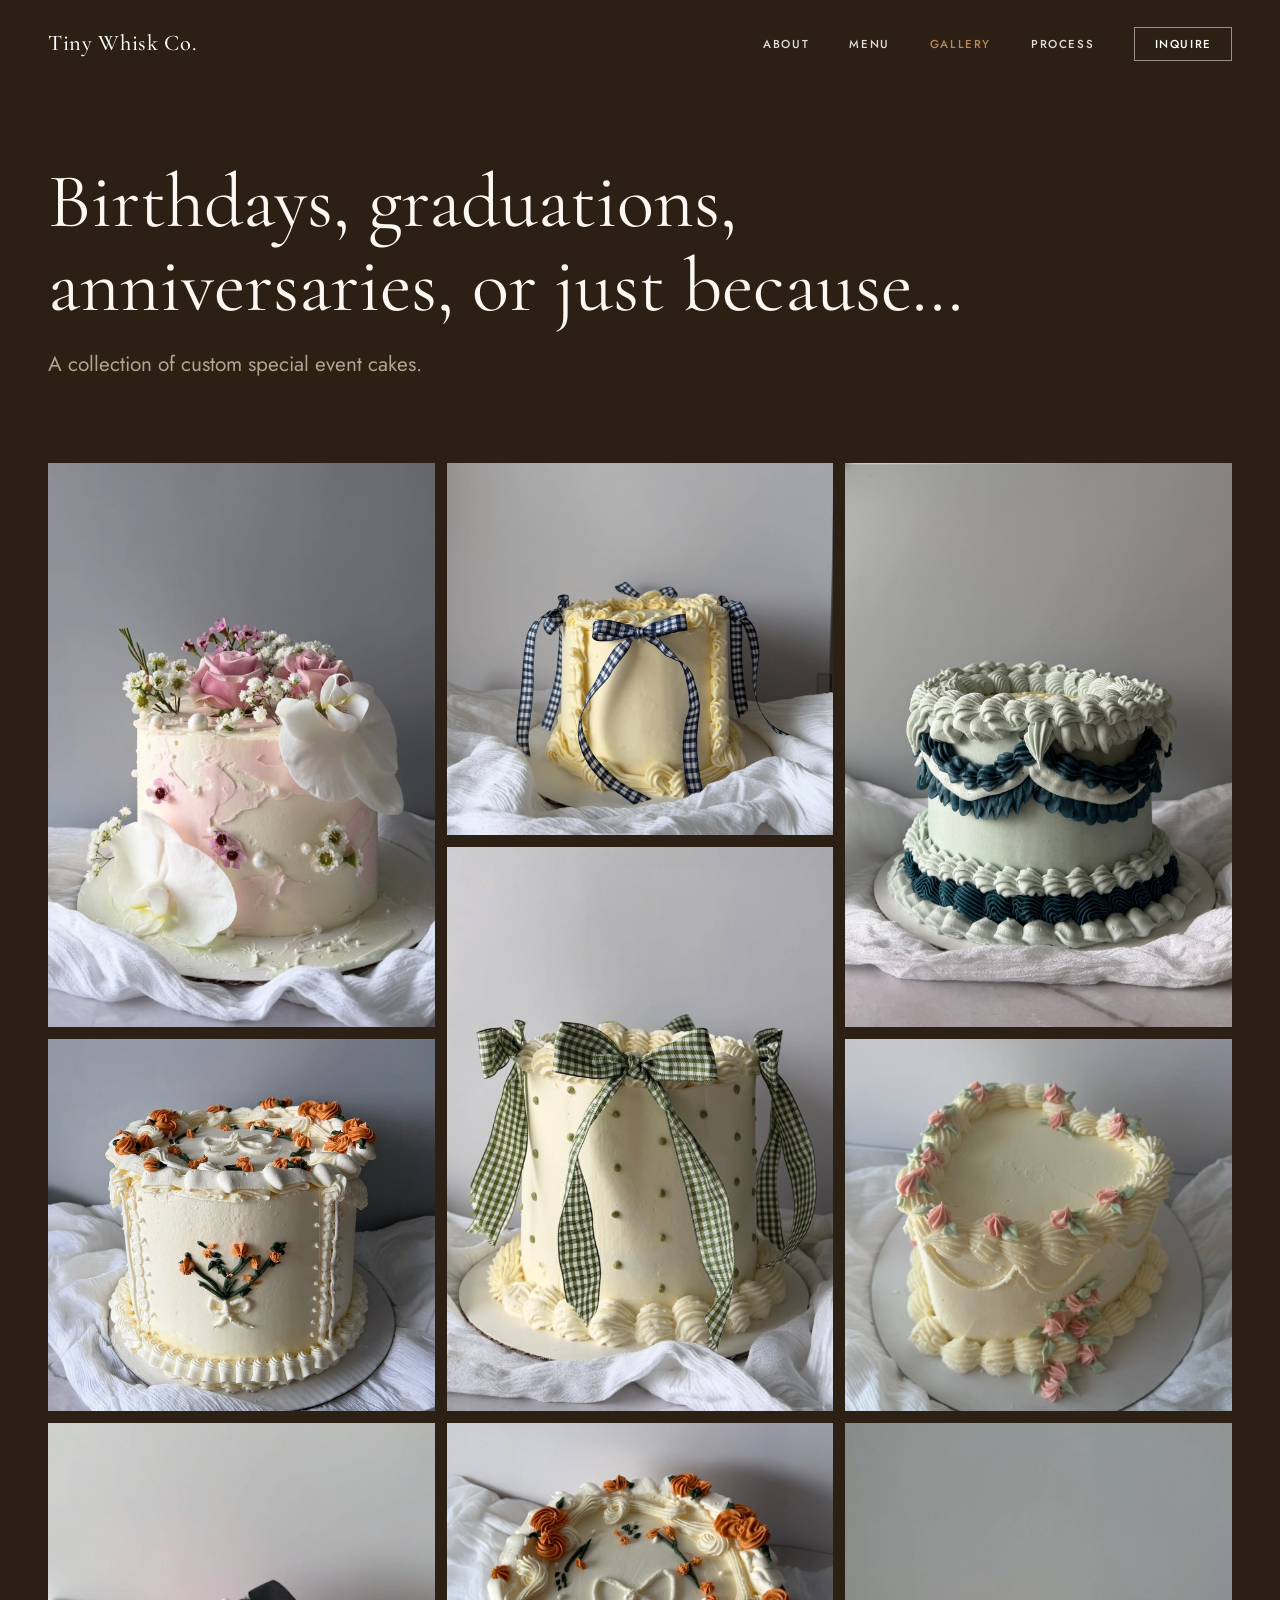
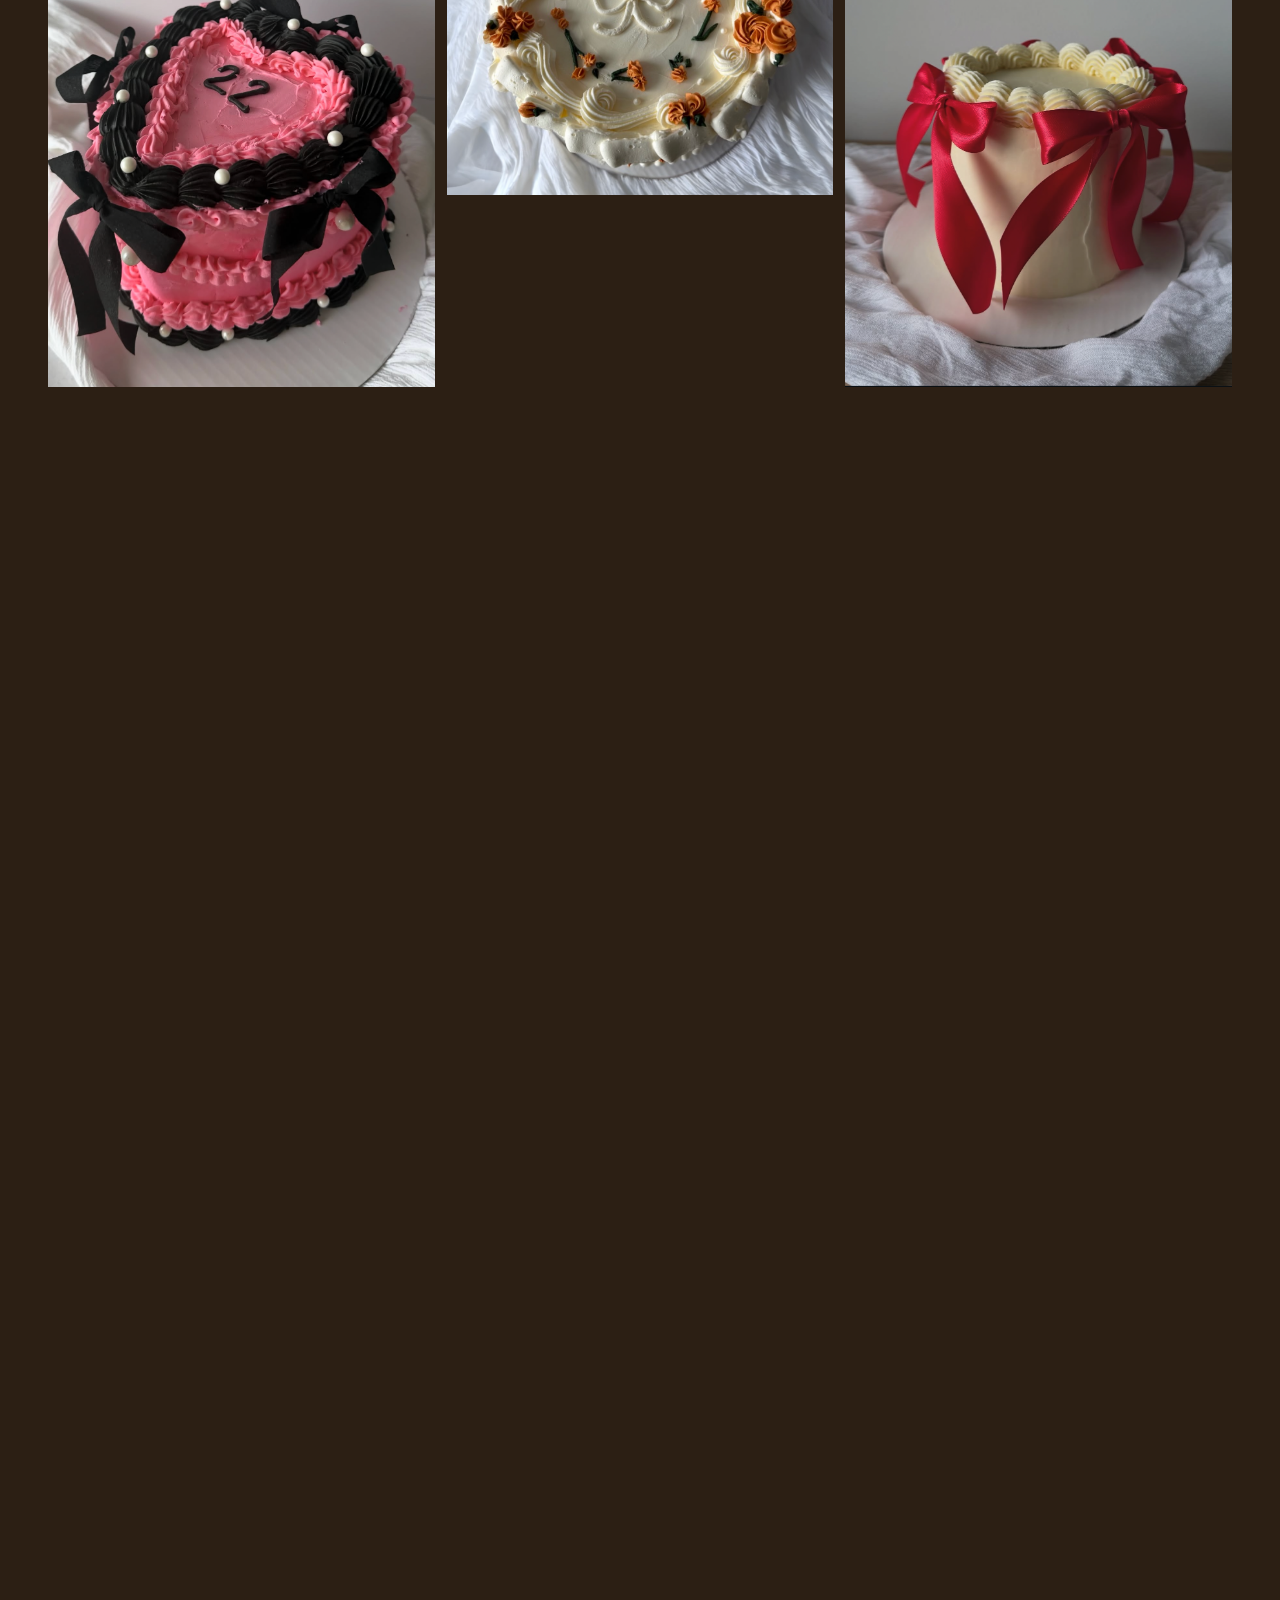
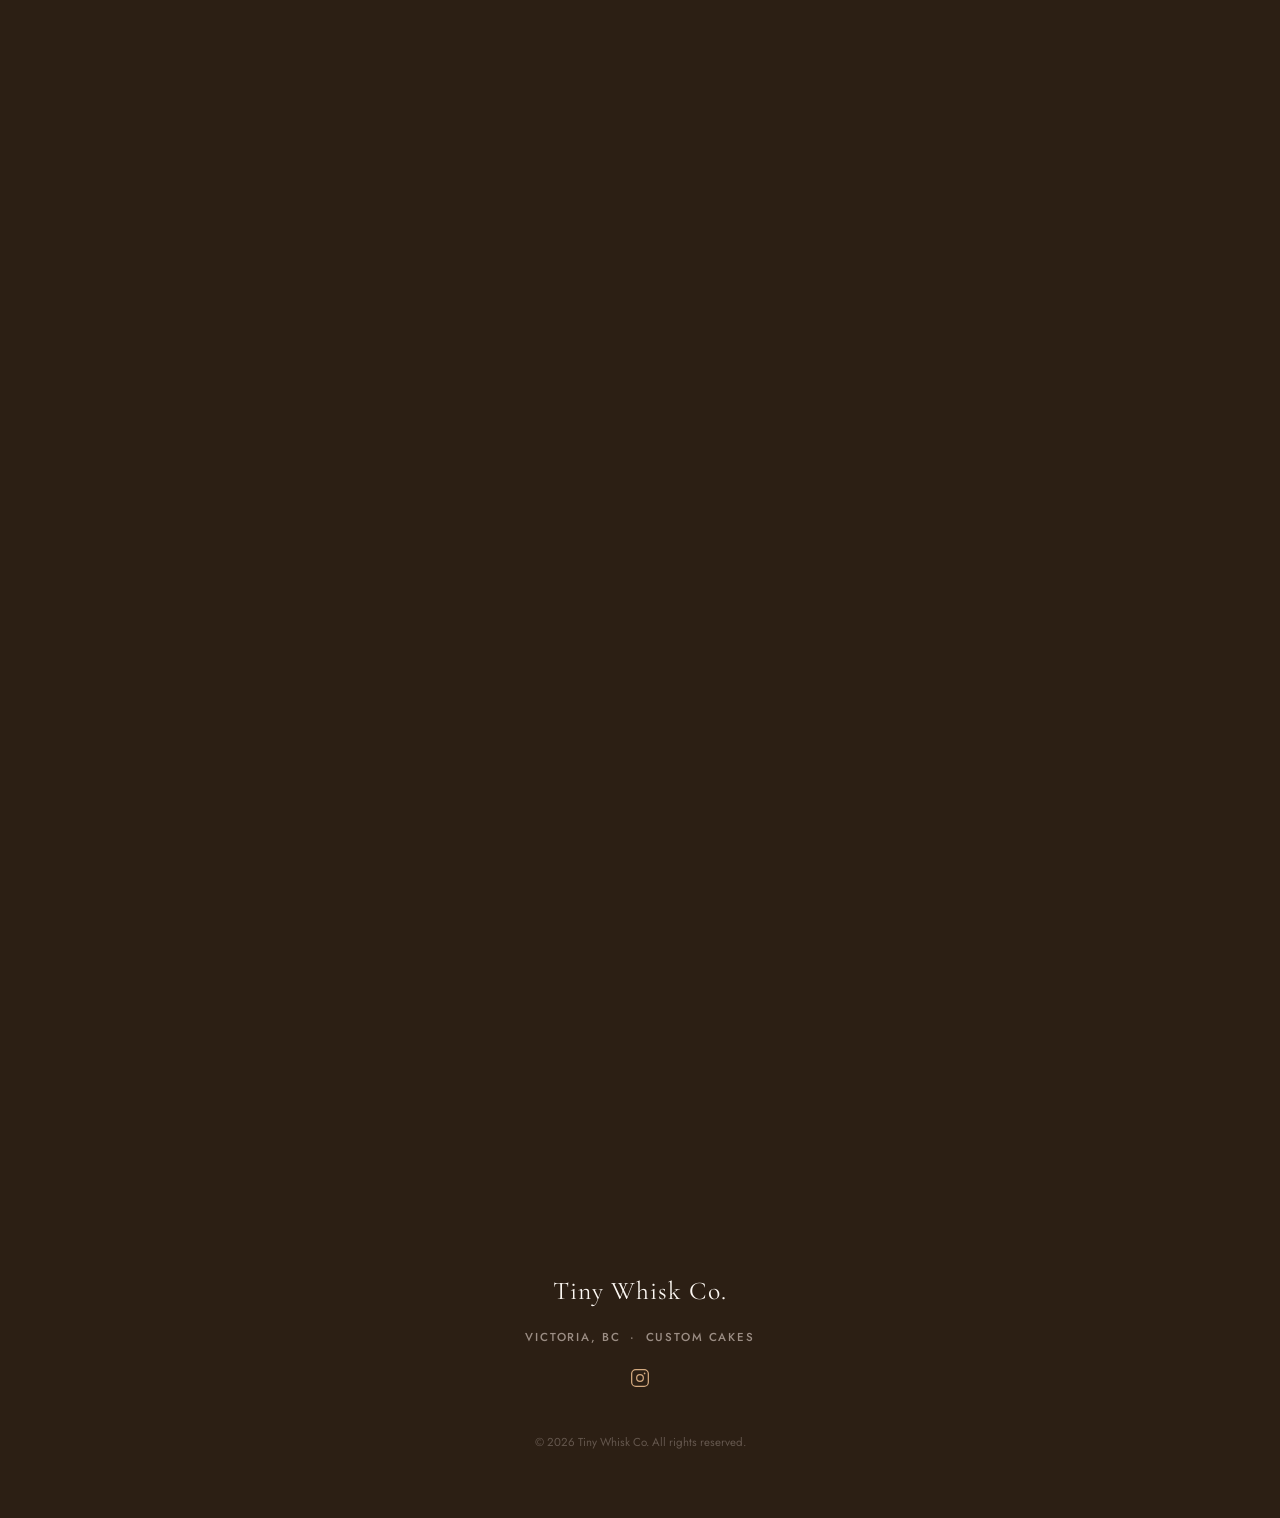
==== gallery.html @ 9efd9471 "Add gallery, menu pages and update content with real cake photos - Created separate gallery.html and" ====
<!DOCTYPE html>
<html lang="en">
<head>
  <meta charset="UTF-8" />
  <meta name="viewport" content="width=device-width, initial-scale=1.0" />
  <title>Gallery — Tiny Whisk Co.</title>
  <link rel="preconnect" href="https://fonts.googleapis.com" />
  <link rel="preconnect" href="https://fonts.gstatic.com" crossorigin />
  <link href="https://fonts.googleapis.com/css2?family=Cormorant+Garamond:ital,wght@0,300;0,400;0,500;0,600;1,300;1,400;1,500;1,600&family=Jost:wght@300;400;500;600&display=swap" rel="stylesheet" />
  <link rel="stylesheet" href="styles.css" />
</head>
<body>

  <!-- NAV -->
  <nav id="nav" class="scrolled">
    <div class="nav-inner">
      <a href="index.html" class="nav-logo">Tiny Whisk Co.</a>
      <ul class="nav-links">
        <li><a href="index.html#about">About</a></li>
        <li><a href="menu.html">Menu</a></li>
        <li><a href="gallery.html" class="nav-active">Gallery</a></li>
        <li><a href="index.html#process">Process</a></li>
        <li><a href="index.html#inquire" class="nav-cta">Inquire</a></li>
      </ul>
      <button class="nav-hamburger" aria-label="Open menu">
        <span></span><span></span><span></span>
      </button>
    </div>
    <div class="nav-mobile">
      <ul>
        <li><a href="index.html#about">About</a></li>
        <li><a href="menu.html">Menu</a></li>
        <li><a href="gallery.html">Gallery</a></li>
        <li><a href="index.html#process">Process</a></li>
        <li><a href="index.html#inquire">Inquire</a></li>
      </ul>
    </div>
  </nav>

  <!-- GALLERY HERO -->
  <section class="menu-hero">
    <div class="menu-hero-content">
      <h1>Birthdays, graduations,<br />anniversaries, or just because…</h1>
      <p>A collection of custom special event cakes.</p>
    </div>
  </section>

  <!-- FULL GALLERY -->
  <section id="gallery" style="padding: 2rem 3rem 7rem; background: var(--bark);">
    <div class="gallery-grid">
      <div class="gallery-item tall">
        <img src="images/cake1.png" alt="Custom cake by Tiny Whisk Co." />
      </div>
      <div class="gallery-item">
        <img src="images/cake11.png" alt="Custom cake by Tiny Whisk Co." />
      </div>
      <div class="gallery-item tall">
        <img src="images/cake16.jpg" alt="Custom cake by Tiny Whisk Co." />
      </div>
      <div class="gallery-item tall">
        <img src="images/cake-about.jpg" alt="Custom cake by Tiny Whisk Co." />
      </div>
      <div class="gallery-item">
        <img src="images/cake17.png" alt="Custom cake by Tiny Whisk Co." style="object-position: center 70%;" />
      </div>
      <div class="gallery-item">
        <img src="images/cake12.png" alt="Custom cake by Tiny Whisk Co." style="object-position: center 85%;" />
      </div>
      <div class="gallery-item tall">
        <img src="images/cake18.png" alt="Custom cake by Tiny Whisk Co." />
      </div>
      <div class="gallery-item">
        <img src="images/cake15.png" alt="Custom cake by Tiny Whisk Co." style="object-position: center 75%;" />
      </div>
      <div class="gallery-item tall">
        <img src="images/cake10.png" alt="Custom cake by Tiny Whisk Co." />
      </div>
      <div class="gallery-item tall">
        <img src="images/cake13.png" alt="Custom cake by Tiny Whisk Co." />
      </div>
      <div class="gallery-item">
        <img src="images/cake20.png" alt="Custom cake by Tiny Whisk Co." />
      </div>
      <div class="gallery-item">
        <img src="images/cake19.png" alt="Custom cake by Tiny Whisk Co." style="object-position: center 80%;" />
      </div>
      <div class="gallery-item tall">
        <img src="images/cake22.png" alt="Custom cake by Tiny Whisk Co." />
      </div>
      <div class="gallery-item">
        <img src="images/cake23.png" alt="Custom cake by Tiny Whisk Co." />
      </div>
      <div class="gallery-item tall">
        <img src="images/cake28.png" alt="Custom cake by Tiny Whisk Co." />
      </div>
      <div class="gallery-item tall">
        <img src="images/cake25.png" alt="Custom cake by Tiny Whisk Co." />
      </div>
      <div class="gallery-item">
        <img src="images/cake26.png" alt="Custom cake by Tiny Whisk Co." style="object-position: center top;" />
      </div>
      <div class="gallery-item">
        <img src="images/cake33.png" alt="Custom cake by Tiny Whisk Co." />
      </div>
      <div class="gallery-item tall">
        <img src="images/cake24.png" alt="Custom cake by Tiny Whisk Co." />
      </div>
      <div class="gallery-item">
        <img src="images/cake29.png" alt="Custom cake by Tiny Whisk Co." />
      </div>
      <div class="gallery-item tall">
        <img src="images/cake30.png" alt="Custom cake by Tiny Whisk Co." />
      </div>
      <div class="gallery-item tall">
        <img src="images/cake31.png" alt="Custom cake by Tiny Whisk Co." />
      </div>
      <div class="gallery-item">
        <img src="images/cake32.png" alt="Custom cake by Tiny Whisk Co." />
      </div>
      <div class="gallery-item">
        <img src="images/cake27.png" alt="Custom cake by Tiny Whisk Co." />
      </div>
    </div>

    <!-- Lightbox -->
    <div id="lightbox" hidden>
      <button class="lb-close" aria-label="Close">&times;</button>
      <button class="lb-prev" aria-label="Previous">&#8592;</button>
      <button class="lb-next" aria-label="Next">&#8594;</button>
      <div class="lb-img-wrap">
        <img id="lb-img" src="" alt="" />
      </div>
    </div>
  </section>

  <!-- FOOTER -->
  <footer>
    <div class="footer-inner">
      <p class="footer-logo">Tiny Whisk Co.</p>
      <p class="footer-location">Victoria, BC &nbsp;·&nbsp; Custom Cakes</p>
      <a href="https://www.instagram.com/tinywhiskco" target="_blank" rel="noopener" class="footer-ig" aria-label="Instagram">
        <svg width="20" height="20" viewBox="0 0 24 24" fill="none" stroke="currentColor" stroke-width="1.5"><rect x="2" y="2" width="20" height="20" rx="5"/><circle cx="12" cy="12" r="4"/><circle cx="17.5" cy="6.5" r="1" fill="currentColor" stroke="none"/></svg>
      </a>
      <p class="footer-copy">&copy; 2026 Tiny Whisk Co. All rights reserved.</p>
    </div>
  </footer>

  <script src="script.js"></script>
</body>
</html>
---- styles.css ----
/* =========================================
   TINY WHISK CO. — styles.css
   ========================================= */

/* --- Reset & Base --- */
*, *::before, *::after { box-sizing: border-box; margin: 0; padding: 0; }

:root {
  --cream:      #FDF8F3;
  --cream-deep: #F5EDE2;
  --blush:      #E8D0C0;
  --gold:       #B8895A;
  --gold-light: #D4AA80;
  --bark:       #2C1F14;
  --text:       #1A1310;
  --text-mid:   #5C4E43;
  --text-light: #9C8E85;
  --white:      #FFFFFF;

  --font-serif: 'Cormorant Garamond', Georgia, serif;
  --font-sans:  'Jost', system-ui, sans-serif;

  --ease:       cubic-bezier(0.25, 0.1, 0.25, 1);
  --ease-out:   cubic-bezier(0.0, 0.0, 0.2, 1);
}

html { scroll-behavior: smooth; }


body {
  font-family: var(--font-sans);
  background: var(--cream);
  color: var(--text);
  font-size: 16px;
  line-height: 1.7;
  overflow-x: hidden;
  -webkit-font-smoothing: antialiased;
}

img { display: block; width: 100%; height: 100%; object-fit: cover; }

a { text-decoration: none; color: inherit; }

/* --- Typography helpers --- */
.label {
  display: block;
  font-family: var(--font-sans);
  font-size: 0.7rem;
  font-weight: 500;
  letter-spacing: 0.18em;
  text-transform: uppercase;
  color: var(--gold);
  margin-bottom: 1rem;
}
.label--light { color: var(--gold-light); }

h2 {
  font-family: var(--font-serif);
  font-size: clamp(2.2rem, 5vw, 3.8rem);
  font-weight: 400;
  line-height: 1.1;
  color: var(--text);
}
h2 em { font-style: italic; }

h3 {
  font-family: var(--font-serif);
  font-size: 1.5rem;
  font-weight: 400;
}

p {
  font-size: 0.95rem;
  color: var(--text-mid);
  line-height: 1.85;
}

/* --- Buttons --- */
.btn {
  display: inline-block;
  font-family: var(--font-sans);
  font-size: 0.72rem;
  font-weight: 500;
  letter-spacing: 0.15em;
  text-transform: uppercase;
  padding: 0.95rem 2.5rem;
  border: 1px solid transparent;
  transition: all 0.3s var(--ease);
  cursor: pointer;
}

.btn-light {
  background: rgba(255,255,255,0.12);
  border-color: rgba(255,255,255,0.6);
  color: var(--white);
  backdrop-filter: blur(6px);
}
.btn-light:hover {
  background: var(--white);
  color: var(--text);
  border-color: var(--white);
}

.btn-outline {
  background: transparent;
  border-color: var(--gold);
  color: var(--gold);
}
.btn-outline:hover {
  background: var(--gold);
  color: var(--white);
}

.btn-dark {
  background: var(--bark);
  border-color: var(--bark);
  color: var(--white);
}
.btn-dark:hover {
  background: var(--text);
  border-color: var(--text);
}

.btn-full { width: 100%; text-align: center; }

/* =========================================
   NAV
   ========================================= */
#nav {
  position: fixed;
  top: 0; left: 0; right: 0;
  z-index: 100;
  transition: background 0.4s var(--ease), box-shadow 0.4s var(--ease);
}
#nav.scrolled {
  background: rgba(253, 248, 243, 0.96);
  backdrop-filter: blur(12px);
  box-shadow: 0 1px 0 rgba(0,0,0,0.06);
}

.nav-inner {
  max-width: 1280px;
  margin: 0 auto;
  padding: 1.5rem 3rem;
  display: flex;
  align-items: center;
  justify-content: space-between;
}

.nav-logo {
  font-family: var(--font-serif);
  font-size: 1.4rem;
  font-weight: 500;
  color: var(--white);
  letter-spacing: 0.03em;
  transition: color 0.3s;
}
#nav.scrolled .nav-logo { color: var(--text); }

.nav-links {
  display: flex;
  list-style: none;
  gap: 2.5rem;
  align-items: center;
}
.nav-links a {
  font-size: 0.72rem;
  font-weight: 500;
  letter-spacing: 0.14em;
  text-transform: uppercase;
  color: rgba(255,255,255,0.85);
  transition: color 0.2s;
}
.nav-links a:hover { color: var(--white); }
#nav.scrolled .nav-links a { color: var(--text-mid); }
#nav.scrolled .nav-links a:hover { color: var(--text); }

.nav-cta {
  border: 1px solid rgba(255,255,255,0.5) !important;
  padding: 0.5rem 1.2rem;
  color: var(--white) !important;
  transition: background 0.2s, color 0.2s !important;
}
.nav-cta:hover { background: var(--white); color: var(--text) !important; }
#nav.scrolled .nav-cta {
  border-color: var(--gold) !important;
  color: var(--gold) !important;
}
#nav.scrolled .nav-cta:hover {
  background: var(--gold);
  color: var(--white) !important;
}

/* hamburger — hidden on desktop */
.nav-hamburger {
  display: none;
  flex-direction: column;
  gap: 5px;
  background: none;
  border: none;
  cursor: pointer;
  padding: 4px;
}
.nav-hamburger span {
  display: block;
  width: 24px;
  height: 1.5px;
  background: var(--white);
  transition: background 0.3s;
}
#nav.scrolled .nav-hamburger span { background: var(--text); }

/* mobile menu */
.nav-mobile {
  display: none;
  background: var(--cream);
  padding: 1.5rem 2rem 2rem;
  box-shadow: 0 8px 24px rgba(0,0,0,0.08);
}
.nav-mobile ul { list-style: none; }
.nav-mobile ul li { border-bottom: 1px solid var(--cream-deep); }
.nav-mobile ul li a {
  display: block;
  padding: 1rem 0;
  font-size: 0.78rem;
  font-weight: 500;
  letter-spacing: 0.14em;
  text-transform: uppercase;
  color: var(--text-mid);
}
.nav-mobile.open { display: block; }

/* =========================================
   HERO
   ========================================= */
#hero {
  position: relative;
  height: 100vh;
  min-height: 600px;
  display: flex;
  align-items: center;
  justify-content: center;
}

.hero-media {
  position: absolute;
  inset: 0;
  overflow: hidden;
}

.hero-img {
  width: 100%;
  height: 100%;
  object-fit: cover;
  object-position: center center;
}
.hero-overlay {
  position: absolute;
  inset: 0;
  z-index: 2;
  background: linear-gradient(
    to bottom,
    rgba(18,10,5,0.5) 0%,
    rgba(18,10,5,0.4) 50%,
    rgba(18,10,5,0.65) 100%
  );
}

.hero-content {
  position: relative;
  z-index: 3;
  text-align: center;
  padding: 2rem;
  max-width: 700px;
  animation: fadeUp 1.2s var(--ease-out) both;
}
.hero-eyebrow {
  font-size: 0.7rem;
  font-weight: 500;
  letter-spacing: 0.2em;
  text-transform: uppercase;
  color: var(--white);
  margin-bottom: 1.5rem;
}
.hero-title {
  font-family: var(--font-serif);
  font-size: clamp(3.5rem, 9vw, 7rem);
  font-weight: 400;
  line-height: 1.0;
  color: var(--white);
  margin-bottom: 1.5rem;
  letter-spacing: -0.01em;
  text-shadow: 0 2px 24px rgba(0,0,0,0.5);
}
.hero-title em { font-style: italic; }
.hero-sub {
  font-size: 1rem;
  color: rgba(255,255,255,0.92);
  margin-bottom: 2.5rem;
  font-weight: 300;
  text-shadow: 0 1px 12px rgba(0,0,0,0.5);
}
.hero-scroll {
  position: absolute;
  bottom: 2.5rem;
  left: 50%;
  transform: translateX(-50%);
  z-index: 3;
  display: flex;
  align-items: center;
  justify-content: center;
}
.scroll-line {
  display: block;
  width: 1px;
  height: 60px;
  background: rgba(255,255,255,0.5);
  animation: scrollPulse 2s ease-in-out infinite;
}

/* =========================================
   ABOUT
   ========================================= */
#about {
  padding: 7rem 3rem;
  background: var(--cream);
}
.about-inner {
  max-width: 1100px;
  margin: 0 auto;
  display: grid;
  grid-template-columns: 1fr 1fr;
  gap: 6rem;
  align-items: center;
}
.about-image-wrap {
  position: relative;
  aspect-ratio: 3 / 4;
  overflow: hidden;
}
.about-image-wrap img {
  transition: transform 0.8s var(--ease);
}
.about-image-wrap:hover img { transform: scale(1.04); }

.about-image-wrap::before {
  content: '';
  position: absolute;
  inset: -16px -16px 16px 16px;
  border: 1px solid var(--blush);
  z-index: -1;
}

.about-text h2 { margin-bottom: 1.5rem; }
.about-text p { margin-bottom: 1.2rem; }
.about-text .btn { margin-top: 1rem; }

/* =========================================
   MENU PAGE HERO
   ========================================= */
.menu-hero {
  background: var(--bark);
  padding: 10rem 3rem 3rem;
  text-align: left;
}
.menu-hero-content {
  max-width: 1280px;
  margin: 0 auto;
}
.menu-hero h1 {
  font-family: var(--font-serif);
  font-size: clamp(3rem, 6vw, 5rem);
  font-weight: 400;
  color: var(--cream);
  margin: 0 0 1rem;
  line-height: 1.1;
}
.menu-hero p {
  color: rgba(253, 232, 212, 0.65);
  font-size: 1.3rem;
}
.nav-active {
  color: var(--gold) !important;
}

/* =========================================
   FLAVOURS
   ========================================= */
#flavours {
  padding: 2rem 3rem 7rem;
  background: var(--bark);
}
#flavours .section-header h2 { color: var(--cream); }
#flavours .label { color: var(--gold-light); }
#flavours .btn-outline { border-color: var(--gold-light); color: var(--gold-light); }
#flavours .btn-outline:hover { background: var(--gold-light); color: var(--bark); }
.flavours-subtitle {
  margin-top: 0.75rem;
  color: rgba(253, 232, 212, 0.65);
  font-size: 0.92rem;
}
.flavours-inner {
  max-width: 1100px;
  margin: 0 auto;
}
.flavours-block {
  margin-top: 4rem;
  padding-top: 3rem;
  border-top: 1px solid rgba(184, 137, 90, 0.25);
}
.flavours-category {
  font-family: var(--font-serif);
  font-size: 2.2rem;
  font-weight: 400;
  color: var(--cream);
  margin-bottom: 1.5rem;
}
.flavours-desc {
  margin-bottom: 2rem;
  font-size: 0.92rem;
}

/* Classic list */
.flavours-classic {
  list-style: none;
  display: flex;
  flex-wrap: wrap;
  gap: 0.75rem 1.5rem;
}
.flavours-classic li {
  font-size: 0.85rem;
  font-weight: 500;
  letter-spacing: 0.1em;
  text-transform: uppercase;
  color: var(--text-mid);
  padding: 0.5rem 1.2rem;
  border: 1px solid var(--blush);
}

/* Curated rows — editorial list */
.flavours-curated {
  display: flex;
  flex-direction: column;
}
.flavour-card {
  display: grid;
  grid-template-columns: 1fr 1.8fr;
  align-items: center;
  gap: 4rem;
  padding: 2.2rem 0;
  border-bottom: 1px solid rgba(184, 137, 90, 0.2);
  transition: opacity 0.2s;
}
.flavour-card:first-child { border-top: 1px solid rgba(184, 137, 90, 0.2); }
.flavour-card:hover { opacity: 0.75; }
.flavour-card h4 {
  font-family: var(--font-serif);
  font-size: 2rem;
  font-weight: 400;
  color: var(--cream);
  font-style: italic;
  line-height: 1;
}
.flavour-card p {
  font-size: 1rem;
  line-height: 1.7;
  color: rgba(253, 232, 212, 0.75);
  border-left: 1px solid rgba(184, 137, 90, 0.3);
  padding-left: 2rem;
}

/* Custom block */
.flavours-custom p {
  max-width: 600px;
  margin-bottom: 1.5rem;
  color: rgba(253, 232, 212, 0.75);
  font-size: 1.1rem;
  line-height: 1.8;
}

@media (max-width: 900px) {
  .flavours-curated { grid-template-columns: repeat(2, 1fr); }
  #flavours { padding: 5rem 2rem; }
}
@media (max-width: 600px) {
  .flavours-curated { grid-template-columns: 1fr; }
  #flavours { padding: 4rem 1.5rem; }
}

/* =========================================
   GALLERY
   ========================================= */
#gallery {
  padding: 6rem 3rem;
  background: var(--cream-deep);
}
.section-header {
  max-width: 1280px;
  margin: 0 auto 3.5rem;
}
.section-header h2 { margin-top: 0; }

.gallery-grid {
  max-width: 1280px;
  margin: 0 auto;
  display: grid;
  grid-template-columns: repeat(3, 1fr);
  grid-auto-rows: 180px;
  gap: 12px;
}
.gallery-item {
  overflow: hidden;
  background: var(--blush);
  grid-row: span 2;
}
.gallery-item img {
  transition: transform 0.7s var(--ease);
}
.gallery-item:hover img { transform: scale(1.06); }
.gallery-item.tall  { grid-row: span 3; }
.gallery-item.short { grid-row: span 1; }

.gallery-footer {
  max-width: 1280px;
  margin: 3rem auto 0;
  text-align: center;
}

/* =========================================
   LIGHTBOX
   ========================================= */
#lightbox {
  position: fixed;
  inset: 0;
  z-index: 200;
  background: rgba(10, 5, 2, 0.95);
  display: flex;
  align-items: center;
  justify-content: center;
}
#lightbox[hidden] { display: none; }

.lb-img-wrap {
  max-width: 90vw;
  max-height: 90vh;
  display: flex;
  align-items: center;
  justify-content: center;
}
#lb-img {
  max-width: 90vw;
  max-height: 90vh;
  width: auto;
  height: auto;
  object-fit: contain;
  display: block;
}
.lb-close {
  position: fixed;
  top: 1.5rem;
  right: 2rem;
  background: none;
  border: none;
  color: var(--white);
  font-size: 2.5rem;
  cursor: pointer;
  line-height: 1;
  opacity: 0.7;
  transition: opacity 0.2s;
  z-index: 201;
}
.lb-close:hover { opacity: 1; }

.lb-prev,
.lb-next {
  position: fixed;
  top: 50%;
  transform: translateY(-50%);
  background: none;
  border: 1px solid rgba(255,255,255,0.25);
  color: var(--white);
  font-size: 1.5rem;
  width: 3rem;
  height: 3rem;
  display: flex;
  align-items: center;
  justify-content: center;
  cursor: pointer;
  opacity: 0.6;
  transition: opacity 0.2s, background 0.2s;
  z-index: 201;
}
.lb-prev:hover,
.lb-next:hover { opacity: 1; background: rgba(255,255,255,0.1); }
.lb-prev { left: 1.5rem; }
.lb-next { right: 1.5rem; }

/* =========================================
   TESTIMONIALS
   ========================================= */
#testimonials {
  padding: 7rem 3rem;
  background: var(--cream);
}
.testimonials-inner {
  max-width: 1280px;
  margin: 0 auto;
}
.testimonials-grid {
  display: grid;
  grid-template-columns: repeat(4, 1fr);
  gap: 2rem;
  margin-top: 3.5rem;
}
.testimonial {
  padding: 2.5rem 2rem;
  border: 1px solid var(--blush);
  display: flex;
  flex-direction: column;
  justify-content: space-between;
  gap: 1.5rem;
}
.testimonial-text {
  font-family: var(--font-serif);
  font-size: 1.25rem;
  font-style: normal;
  font-weight: 400;
  color: var(--text);
  line-height: 1.75;
}
.testimonial-author {
  font-size: 0.72rem;
  font-weight: 500;
  letter-spacing: 0.14em;
  text-transform: uppercase;
  color: var(--gold);
}

@media (max-width: 900px) {
  .testimonials-grid { grid-template-columns: repeat(2, 1fr); }
}
@media (max-width: 600px) {
  .testimonials-grid { grid-template-columns: 1fr; }
  #testimonials { padding: 4rem 1.5rem; }
}

/* =========================================
   PROCESS
   ========================================= */
#process {
  padding: 7rem 3rem;
  background: var(--bark);
}
.process-inner {
  max-width: 1000px;
  margin: 0 auto;
}
.section-header--light h2 { color: var(--cream); }
.section-header--light h2 em { color: var(--gold-light); }

.process-steps {
  display: flex;
  align-items: flex-start;
  gap: 0;
  margin-top: 4rem;
}
.step {
  flex: 1;
  padding: 0 2rem;
}
.step:first-child { padding-left: 0; }
.step:last-child { padding-right: 0; }

.step-number {
  font-family: var(--font-serif);
  font-size: 3.5rem;
  font-weight: 300;
  color: var(--gold);
  opacity: 0.5;
  line-height: 1;
  margin-bottom: 1rem;
}
.step h3 {
  color: var(--cream);
  margin-bottom: 0.75rem;
  font-size: 1.4rem;
}
.step p {
  color: rgba(253, 232, 212, 0.65);
  font-size: 0.9rem;
}

.step-divider {
  width: 1px;
  height: 120px;
  background: rgba(184, 137, 90, 0.25);
  align-self: center;
  flex-shrink: 0;
}

/* =========================================
   INQUIRY
   ========================================= */
#inquire {
  padding: 7rem 3rem;
  background: var(--cream);
}
.inquire-inner {
  max-width: 800px;
  margin: 0 auto;
  display: flex;
  flex-direction: column;
  align-items: flex-start;
  gap: 2rem;
}
.inquire-cta p {
  margin-bottom: 1.5rem;
}
.inquire-text h2 { margin-bottom: 1.2rem; }
.inquire-text p { margin-bottom: 1.5rem; font-size: 0.93rem; }

.inquire-instagram {
  display: inline-flex;
  align-items: center;
  gap: 0.5rem;
  font-size: 0.78rem;
  font-weight: 500;
  letter-spacing: 0.08em;
  color: var(--gold);
  border-bottom: 1px solid var(--blush);
  padding-bottom: 2px;
  transition: color 0.2s, border-color 0.2s;
}
.inquire-instagram:hover { color: var(--text); border-color: var(--text); }

/* Form */
.inquire-form {
  display: flex;
  flex-direction: column;
  gap: 1.2rem;
}
.form-row {
  display: grid;
  grid-template-columns: 1fr 1fr;
  gap: 1.2rem;
}
.form-group {
  display: flex;
  flex-direction: column;
  gap: 0.5rem;
}
.form-group label {
  font-size: 0.7rem;
  font-weight: 500;
  letter-spacing: 0.12em;
  text-transform: uppercase;
  color: var(--text-mid);
}
.form-group label span { color: var(--gold); }

.form-group input,
.form-group select,
.form-group textarea {
  font-family: var(--font-sans);
  font-size: 0.92rem;
  color: var(--text);
  background: var(--white);
  border: 1px solid var(--blush);
  padding: 0.85rem 1rem;
  outline: none;
  transition: border-color 0.2s;
  -webkit-appearance: none;
  border-radius: 0;
  width: 100%;
}
.form-group input::placeholder,
.form-group textarea::placeholder { color: var(--text-light); }

.form-group input:focus,
.form-group select:focus,
.form-group textarea:focus {
  border-color: var(--gold);
}
.form-group input.error,
.form-group select.error,
.form-group textarea.error {
  border-color: #c0392b;
}

.form-group textarea { resize: vertical; }
.form-group select { cursor: pointer; background-image: url("data:image/svg+xml,%3Csvg xmlns='http://www.w3.org/2000/svg' width='12' height='8' viewBox='0 0 12 8'%3E%3Cpath d='M1 1l5 5 5-5' stroke='%239C8E85' stroke-width='1.5' fill='none' stroke-linecap='round'/%3E%3C/svg%3E"); background-repeat: no-repeat; background-position: right 1rem center; padding-right: 2.5rem; }

.form-success {
  display: flex;
  align-items: center;
  gap: 0.75rem;
  padding: 1rem 1.2rem;
  background: #f0f7f0;
  border: 1px solid #c3dfc3;
  color: #2d6a2d;
  font-size: 0.88rem;
  margin-top: 0.5rem;
}

/* =========================================
   FOOTER
   ========================================= */
footer {
  background: var(--bark);
  padding: 4rem 3rem;
}
.footer-inner {
  max-width: 600px;
  margin: 0 auto;
  text-align: center;
  display: flex;
  flex-direction: column;
  align-items: center;
  gap: 0.75rem;
}
.footer-logo {
  font-family: var(--font-serif);
  font-size: 1.6rem;
  font-weight: 400;
  color: var(--cream);
  letter-spacing: 0.04em;
}
.footer-location {
  font-size: 0.72rem;
  font-weight: 500;
  letter-spacing: 0.16em;
  text-transform: uppercase;
  color: var(--text-light);
}
.footer-ig {
  color: var(--gold-light);
  margin: 0.5rem 0;
  transition: color 0.2s;
}
.footer-ig:hover { color: var(--white); }
.footer-copy {
  font-size: 0.72rem;
  color: rgba(156,142,133,0.5);
  margin-top: 1rem;
}

/* =========================================
   ANIMATIONS
   ========================================= */
@keyframes fadeUp {
  from { opacity: 0; transform: translateY(24px); }
  to   { opacity: 1; transform: translateY(0); }
}
@keyframes scrollPulse {
  0%, 100% { opacity: 0.5; transform: scaleY(1); }
  50%       { opacity: 1;   transform: scaleY(1.2); transform-origin: top; }
}

.fade-up {
  opacity: 0;
  transform: translateY(30px);
  transition: opacity 0.8s var(--ease-out), transform 0.8s var(--ease-out);
}
.fade-up.visible {
  opacity: 1;
  transform: translateY(0);
}

/* =========================================
   RESPONSIVE
   ========================================= */
@media (max-width: 900px) {
  .nav-inner { padding: 1.2rem 2rem; }
  .nav-links { display: none; }
  .nav-hamburger { display: flex; }

  #about { padding: 5rem 2rem; }
  .about-inner {
    grid-template-columns: 1fr;
    gap: 3rem;
  }
  .about-image-wrap { aspect-ratio: 4 / 3; }

  #gallery { padding: 5rem 2rem; }
  .gallery-grid {
    grid-template-columns: repeat(2, 1fr);
    grid-auto-rows: 260px;
  }

  #process { padding: 5rem 2rem; }
  .process-steps {
    flex-direction: column;
    gap: 2.5rem;
  }
  .step { padding: 0; }
  .step-divider { width: 60px; height: 1px; }

  #inquire { padding: 5rem 2rem; }
  .inquire-inner {
    grid-template-columns: 1fr;
    gap: 3rem;
  }

  footer { padding: 3rem 2rem; }
}

@media (max-width: 600px) {
  .hero-title { font-size: clamp(3rem, 14vw, 5rem); }

  .gallery-grid {
    grid-template-columns: 1fr;
    grid-auto-rows: 280px;
  }
  .gallery-item.tall { grid-row: span 1; }

  .form-row { grid-template-columns: 1fr; }

  #about, #gallery, #process, #inquire { padding: 4rem 1.5rem; }
}
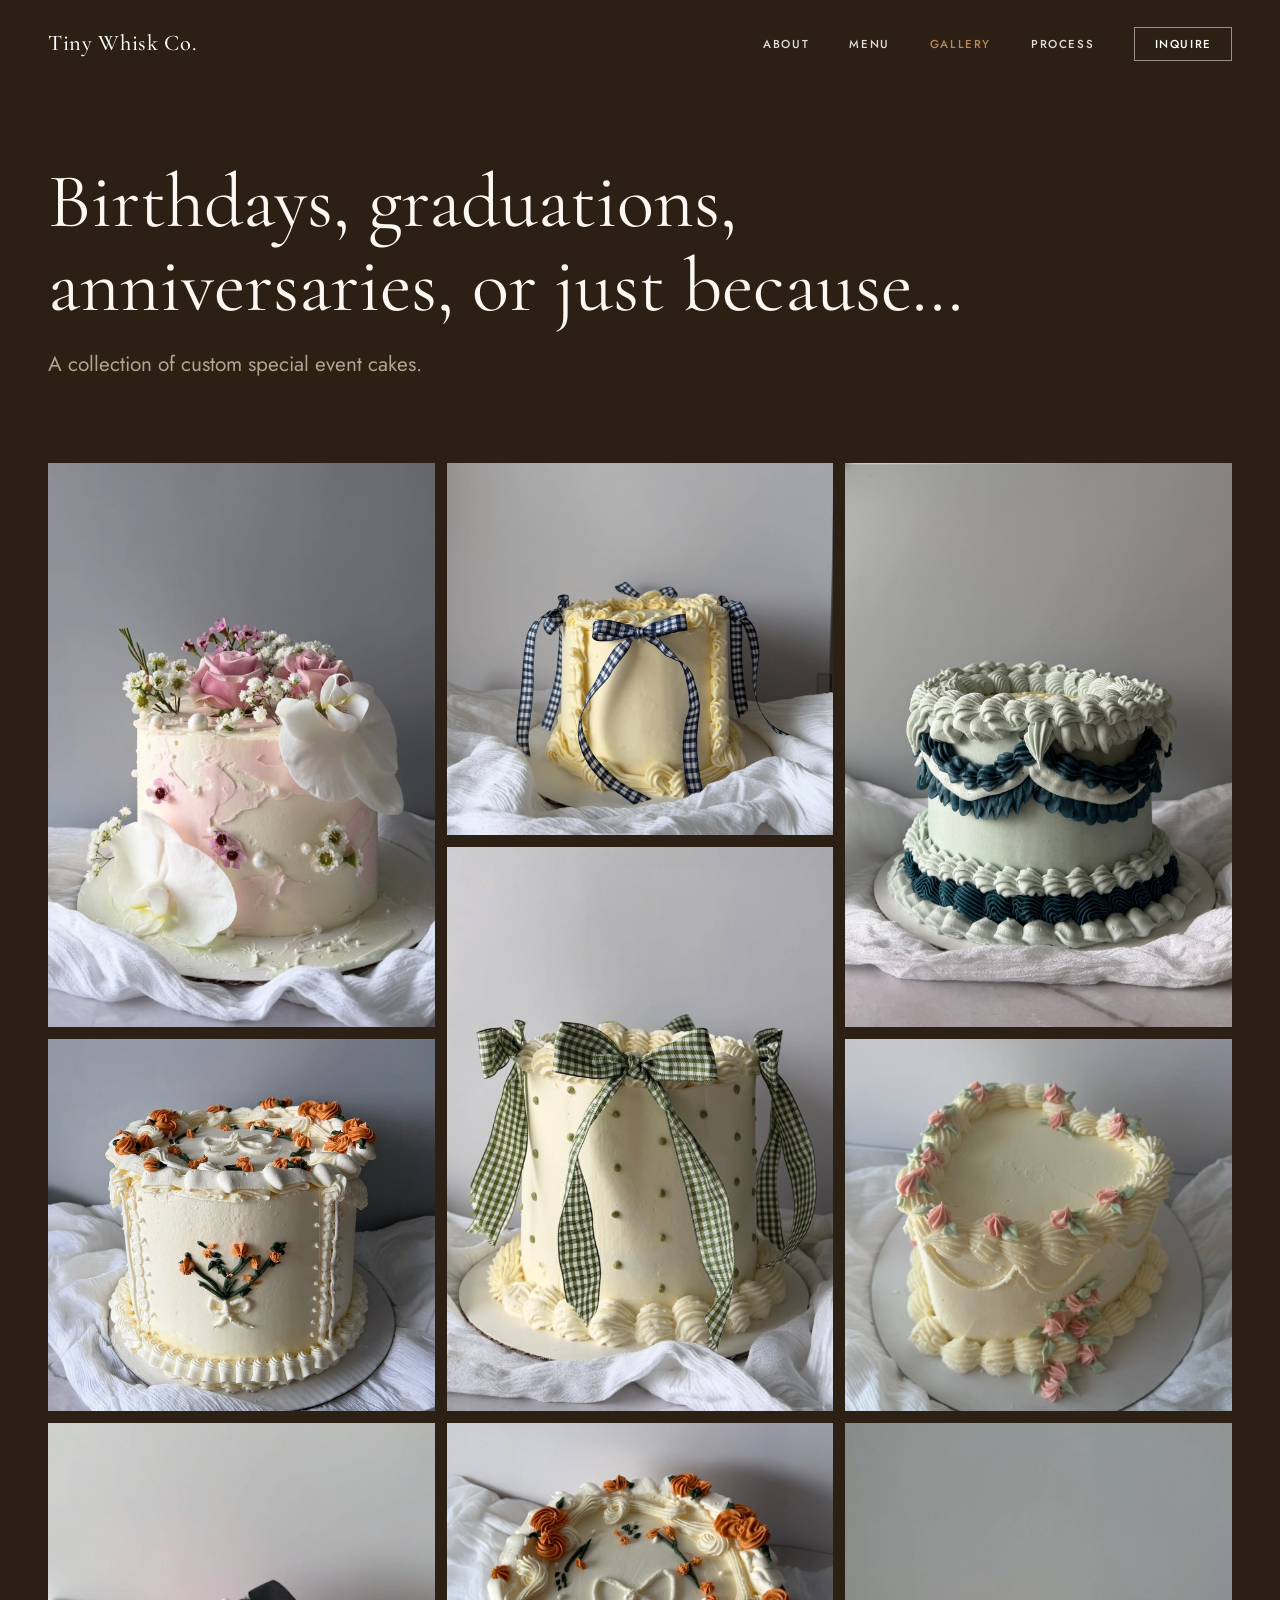
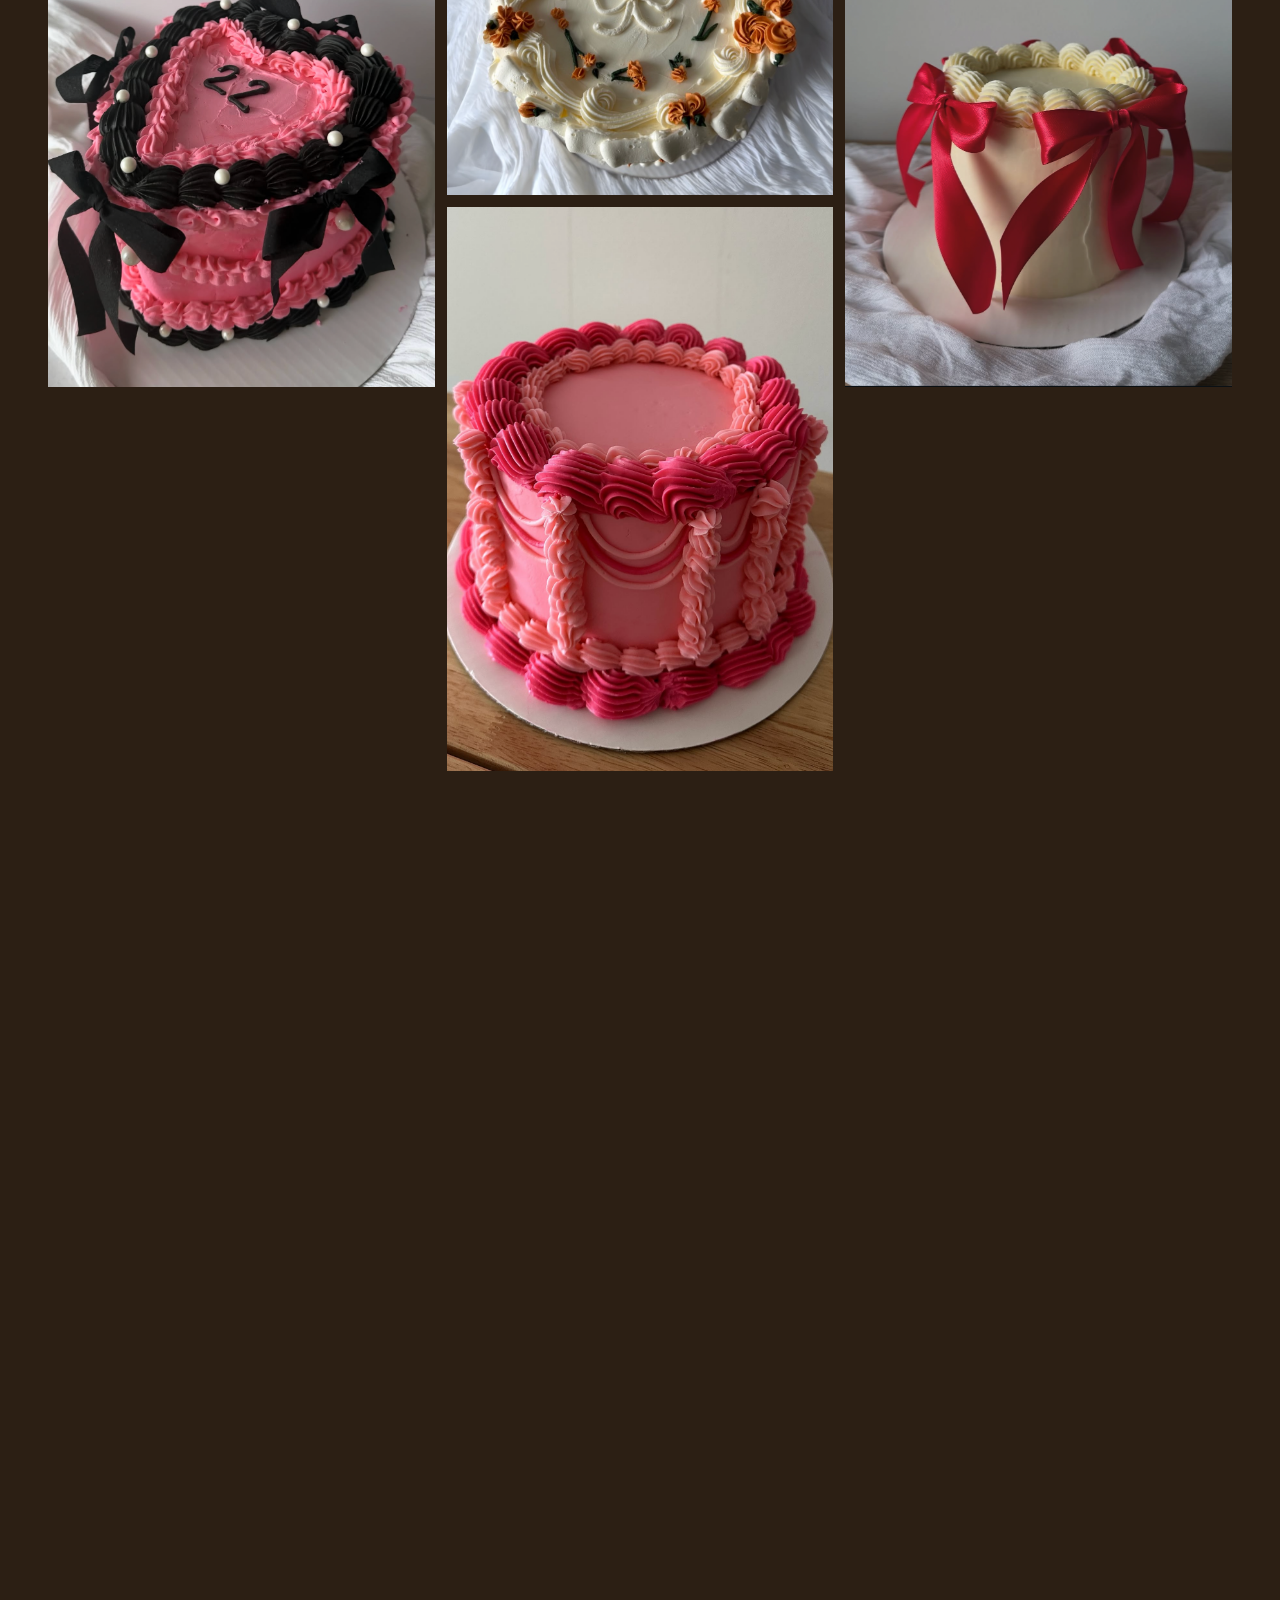
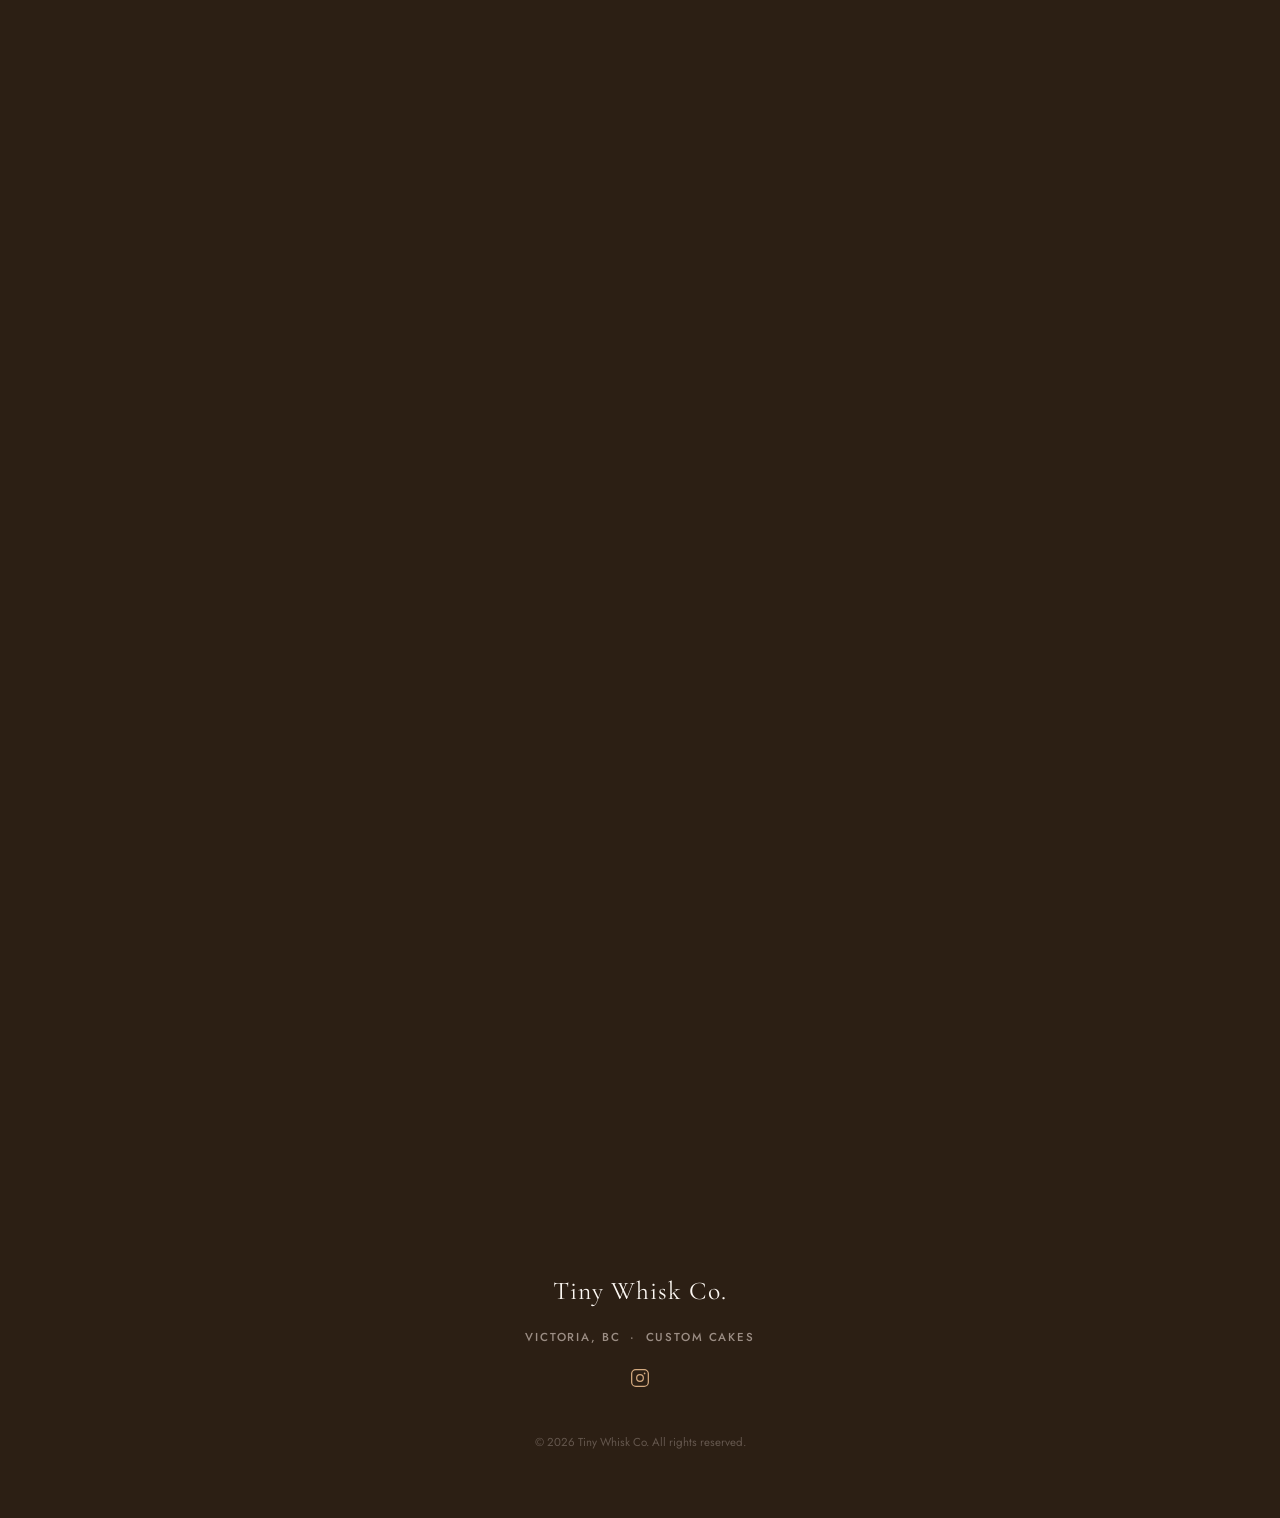
==== commit 44cd83e5: "Add SEO meta tags to all pages for local search visibility Co-Authored-By: Claude Sonnet 4.6 <norepl" ====
--- a/gallery.html
+++ b/gallery.html
@@ -3,7 +3,13 @@
 <head>
   <meta charset="UTF-8" />
   <meta name="viewport" content="width=device-width, initial-scale=1.0" />
-  <title>Gallery — Tiny Whisk Co.</title>
+  <title>Gallery — Custom Cakes by Tiny Whisk Co. | Victoria, BC</title>
+  <meta name="description" content="Browse the Tiny Whisk Co. cake gallery — custom handcrafted cakes for birthdays, weddings, graduations, anniversaries, and special events in Victoria, BC." />
+  <meta name="keywords" content="custom cake gallery Victoria BC, birthday cake photos Victoria, wedding cake ideas Victoria BC, bespoke cakes Victoria, Tiny Whisk Co gallery" />
+  <meta name="author" content="Tiny Whisk Co." />
+  <meta property="og:title" content="Gallery — Custom Cakes by Tiny Whisk Co. | Victoria, BC" />
+  <meta property="og:description" content="Browse our custom cake portfolio — handcrafted for every celebration in Victoria, BC." />
+  <meta property="og:type" content="website" />
   <link rel="preconnect" href="https://fonts.googleapis.com" />
   <link rel="preconnect" href="https://fonts.gstatic.com" crossorigin />
   <link href="https://fonts.googleapis.com/css2?family=Cormorant+Garamond:ital,wght@0,300;0,400;0,500;0,600;1,300;1,400;1,500;1,600&family=Jost:wght@300;400;500;600&display=swap" rel="stylesheet" />
